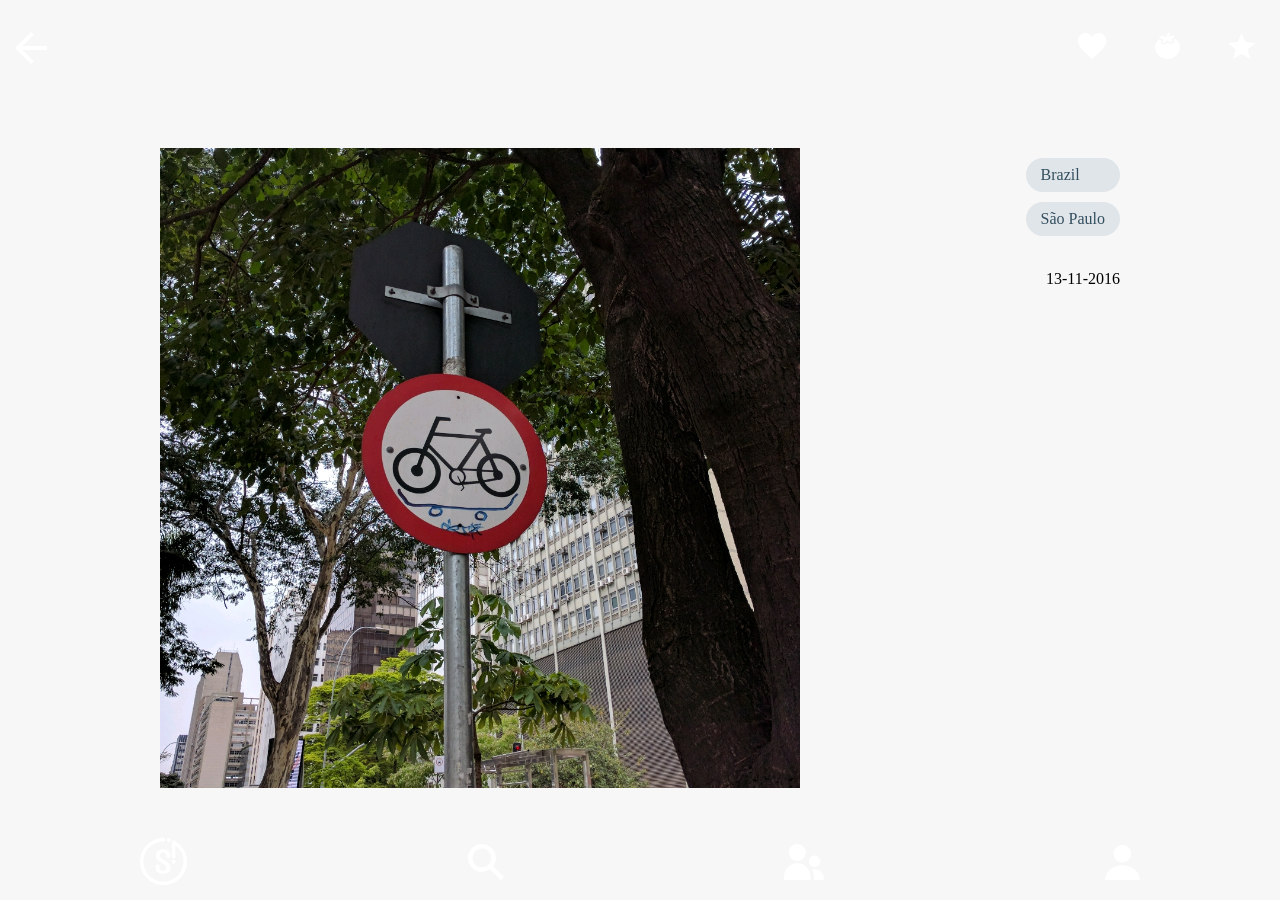
==== index.html @ c5a677db "#" ====
<!doctype html>
<html lang="en">
    <head>
        <title>Detailpage - SnappThis</title>
        <meta name="viewport" content="width=device-width">
        <meta charset="utf-8">
        <link rel="stylesheet" href="https://hebaahx.github.io/look-and-feel-styleguide/styleguide-snappthis.css">
        <link rel="stylesheet" href="styles/styles.css">
        <script src="scripts/test.js" defer></script>
        
    </head>
    <body>
      
        <header> <!--Header en navbar in 1?-->
            <!-- <h1>SnappThis</h1> -->
            <a href="#TODO"><img class="back-icon" src="assets/icons/back-icon.svg" alt="Back"> </a>
            <form>
                <button><img class="heart" src="assets/icons/Heart.svg" alt="Like"></button>
            </form>
            <form>
                <button><img class="tomato" src="assets/icons/tomatoST.svg" alt="Throw a tomato"></button>
            </form>
            <form>
                <button><img class="star" src="assets/icons/Star.svg"  alt="Star this"></button>
            </form>
        </header>
        
        <main>
            <img src="assets/images/gB7cFdrhDQ-baracas-São-Paulo-Vila-Madalena.jpg" alt="content picture of Sao Paulo Brazil">
            <div class="metadata-wrapper">
                <ul class="image-tags">
                    <li>Brazil</li>
                    <li>São Paulo</li>
                </ul>
                <time datetime="2016-11-13" class="photo-datetime">13-11-2016</time>
            </div>
        </main>

        
            
        

        <nav> 
                <a href="">
                    <img src="assets/icons/snappthis-logo.svg" alt="Home"></a>
                <a href="">
                    <img src="assets/icons/SearchST.svg" alt="Search"></a>
                <a href="">
                    <img src="assets/icons/GroupST.svg" alt="Users"></a>                
                <a href="create-topic.html">
                    <img src="assets/icons/User.svg" alt="My profile"></a>
            
        </nav>
           
    </body>
</html>
---- styles/styles.css ----
*{
    margin: 0;
    padding: 0;
    box-sizing: border-box; 
}

body {
    background: var(--primary-color);
    background-color: #f7f7f7;
    display: grid;
    min-height: 100vh;
    padding-bottom: 60px;
}

header{
    background-color: var(--primary-color);
    grid-row: 1;
    position: static;
    height: 6em;
    width: 100%;
    display: grid;
    grid-template-columns: auto 1fr auto auto auto;
    align-items: center;

      /* color: white; */


    & > a:first-child {
        /* Plaatst de back-link in de eerste 'auto' kolom */
        grid-column: 1/2;
        padding: 10px 15px;
        display: flex;
        align-items: center;
    }

    & form {
        padding: 1.5em;

        &:nth-of-type(1) { grid-column: 3 / 4; } 

        /* Tomato Form - Column 4 */
        &:nth-of-type(2) { grid-column: 4 / 5; }

        /* Star Form - Column 5 */
        &:nth-of-type(3) { grid-column: 5 / 6; }
    }
}

button{
    /* remove styling button so only svg shows */
    appearance: none;
    -webkit-appearance: none;
    background: none;
    background-color: transparent;
    border: none;
    padding: 0;
    cursor: pointer;
}

main{
    display: grid;
    grid-template-columns: 1fr;
    grid-template-rows: auto auto 1fr; 

    /* responsive */
        @media (min-width: 678px) {
        display: grid;
        grid-template-columns: 2fr 1fr;
        grid-template-rows: 1fr; 
        margin: 0 auto;
        padding: 20px;
        max-width: 1000px;
        align-items: start;
        overflow: hidden; /* FIX: Voorkomt dat de afbeelding overstroomt */
    }

    & img{
        /* full width span van col 1 tot eind */
        grid-column: 1/-1; 
        grid-row: 1;
        max-width: 100%;
        height: auto;
        object-fit: cover;

        @media (min-width: 678px) {
            grid-column: 1/2;
            grid-row: 1/2;
            width: 100%;
            max-width: 100%;
            height:auto;
            object-fit: contain;
        }
    }
}

.metadata-wrapper {
    @media (min-width: 678px) {
        grid-column: 2/3;
        grid-row: 1/2;

        display: flex;
        flex-direction: column;
        /* vert tags en datetime */

        /* stukje tussen img en tags */
        padding-left: 1.5em; 
    }
}


.image-tags{
    grid-column: 1/-1;
    grid-row: 2;
    list-style: none; /* Removes the default bullet points */
    padding: 10px 0;
    margin: 0;
    display: flex; /* Allows list items to sit side-by-side */
    gap: 10px;
    justify-content: flex-start;

    @media (min-width: 678px) {
        flex-direction: column;
        align-self: flex-end; /**/
        margin-bottom: 1.53em;
    }

    & li {
        /*pill shape */
        border-radius: 50px; 
        background-color: #e0e5e9; /* Light grey background */
        color: #334e5e; /* Darker text color */
        padding: 8px 15px; /* vertical and horizontal padding */
    }
}

.photo-datetime{
    @media (min-width: 678px) {
        align-self: flex-end;
        margin-top: auto;
    }
}

footer{
    justify-self: center;
}

nav{
     background-color: var(--primary-color);
/* positoming nav, make sure it stays at the bottom */
    position: fixed;
    bottom: 0;
    right: 0;
    width: 100%;  
    left: 0;

    /* layout */
    display: flex;
    flex-direction: row;
    justify-content: space-around;
    align-items: center;

    & a{
        margin: 10px;
    }
}

/* button animation js */
.heart {
    
}
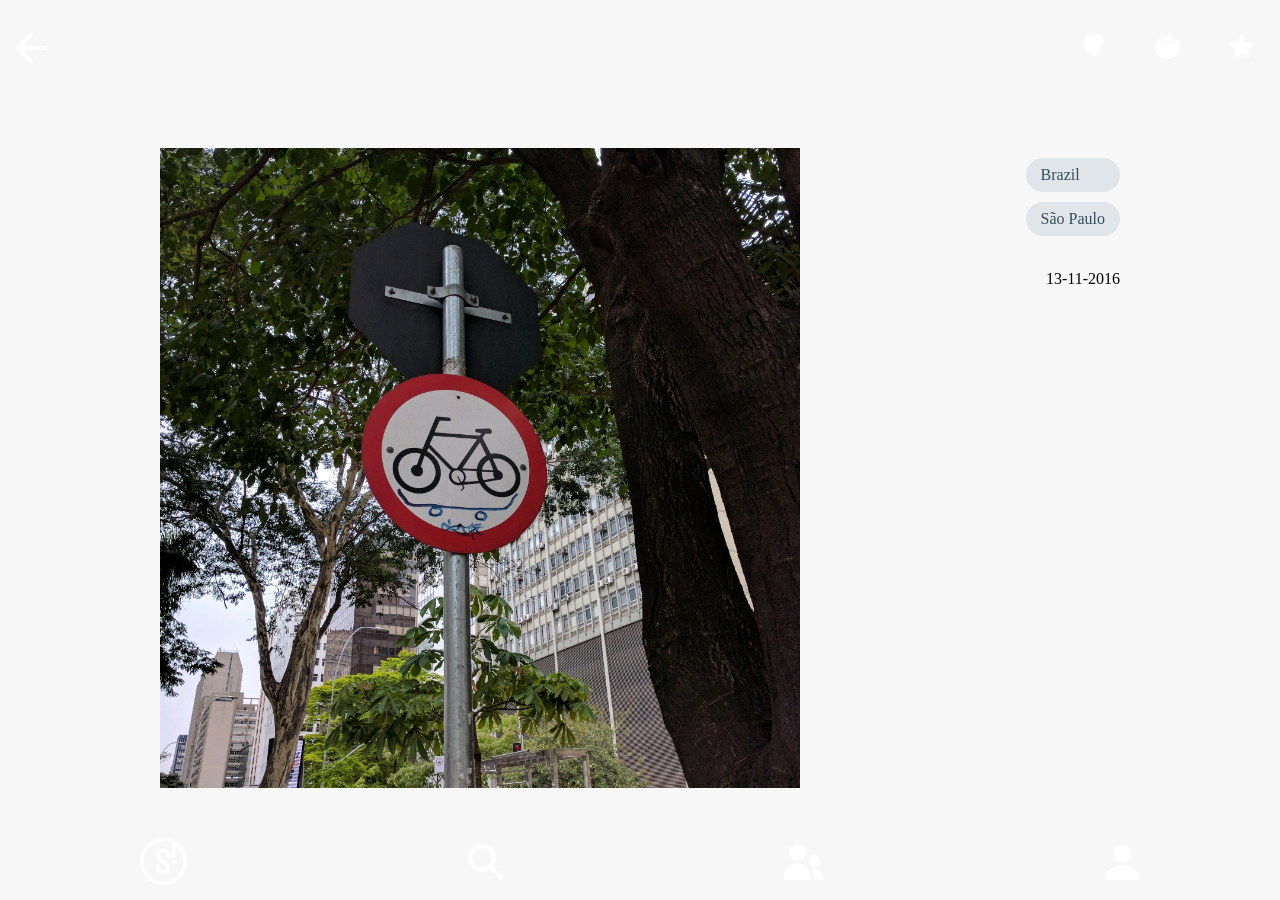
==== commit 262fe94f: "added heart icon animations #2 not working #2" ====
--- a/index.html
+++ b/index.html
@@ -6,7 +6,7 @@
         <meta charset="utf-8">
         <link rel="stylesheet" href="https://hebaahx.github.io/look-and-feel-styleguide/styleguide-snappthis.css">
         <link rel="stylesheet" href="styles/styles.css">
-        <script src="scripts/test.js" defer></script>
+        <script src="scripts/test.js" ></script>
         
     </head>
     <body>
@@ -15,7 +15,10 @@
             <!-- <h1>SnappThis</h1> -->
             <a href="#TODO"><img class="back-icon" src="assets/icons/back-icon.svg" alt="Back"> </a>
             <form>
-                <button><img class="heart" src="assets/icons/Heart.svg" alt="Like"></button>
+                <button class="like-button"><svg class="heart-icon" viewBox="0 0 48 48">
+                <!-- This path is what we will style directly in CSS -->
+                <path d="M24,8.44528C19.73506-1.44339,6.41095,3.62669,6.41283,14.91084c.00212,12.75522,12.22596,24.20123,17.58717,30.20216,5.24858-5.9673,17.43778-17.44694,17.43778-30.23531,0-11.25101-12.98674-16.26412-17.43778-6.43242Z" fill="fff"/>
+            </svg></button>
             </form>
             <form>
                 <button><img class="tomato" src="assets/icons/tomatoST.svg" alt="Throw a tomato"></button>
--- a/styles/styles.css
+++ b/styles/styles.css
@@ -165,6 +165,54 @@
 }
 
 /* button animation js */
-.heart {
-    
+@keyframes heart-pop {
+	/* from normal size */
+	0%{
+		transform:scale(1);
+	}
+	/* to 125% size */
+	50%{
+		transform: scale(1.25);
+}
+	/* back to normal size */
+	100%{
+		transform:scale(1);
+	}
+}
+
+/* --- Heart Button Styling & Animation --- */
+
+/* 2. DEFAULT STATE: Solid White Fill (Unliked) */
+header form:nth-of-type(1) button svg {
+    /* Set size for better visibility, overriding any CSS block below if present */
+    width: 2em; 
+    height: 2em;
+    /* Set default heart state to solid white */
+    stroke: white; 
+    stroke-width: 1; 
+    fill: white; 
+    transition: fill 0.25s ease-in-out, transform 0.25s ease-in-out;
+}
+
+/* 3. LIKED STATE: When the parent button has the 'liked' class */
+
+/* Apply the animation to the SVG container (the whole icon) */
+header form:nth-of-type(1) button.liked svg {
+    /* Use the corrected keyframes name */
+    animation-name: heart-pop;
+	animation-duration: .25s;
+	animation-iteration-count:2;
+	animation-fill-mode: forwards;
+}
+
+/* Change the path style (fill it with red) */
+header form:nth-of-type(1) button.liked svg path {
+    fill: crimson; 
+    stroke: crimson; 
+}
+
+.liked {
+    animation-name: heart-pop;
+    animation-iteration-count: 2;
+    animation-duration: 1s;
 }
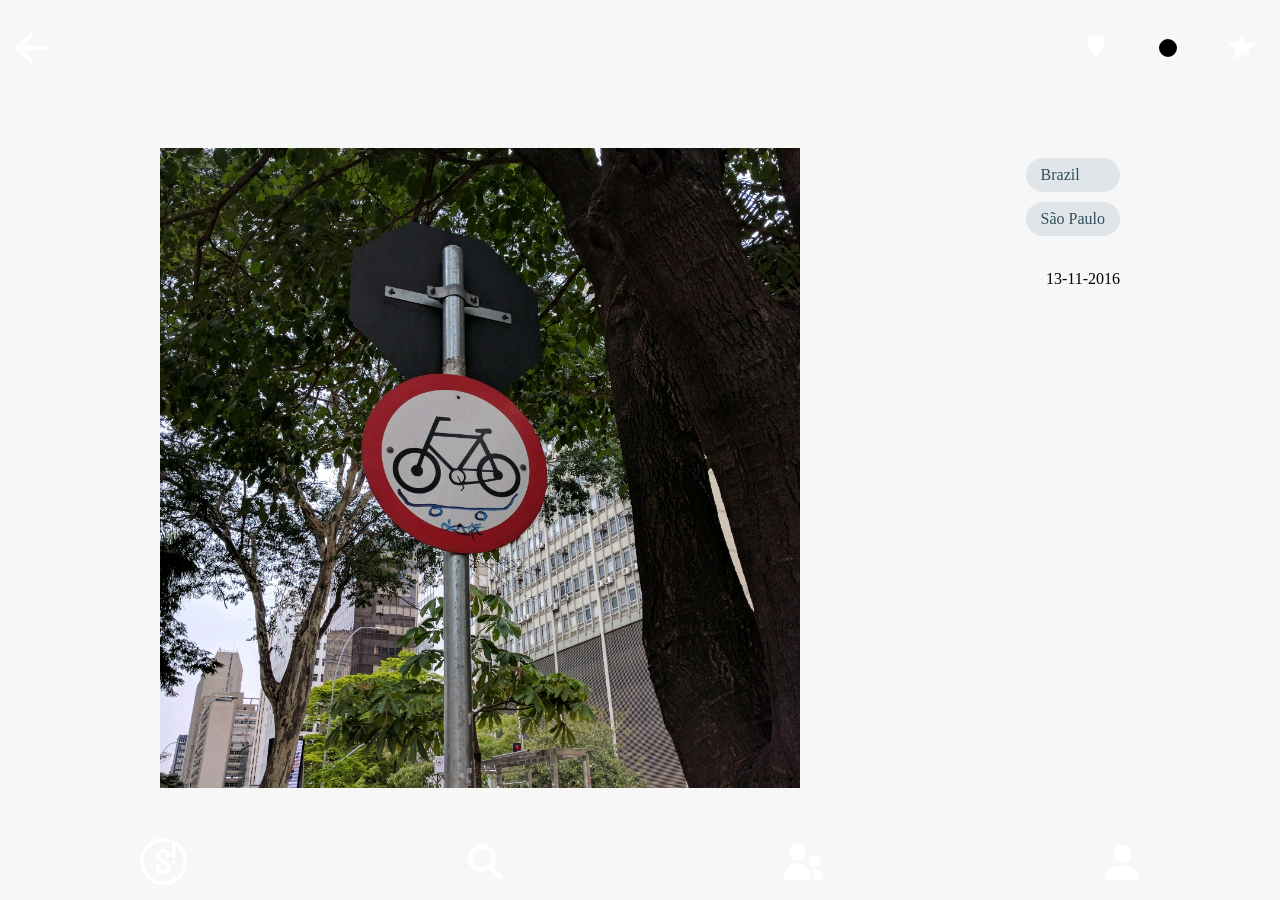
==== commit d69a9388: "Replace tomato button image with inline SVG and update styles" ====
--- a/index.html
+++ b/index.html
@@ -6,7 +6,7 @@
         <meta charset="utf-8">
         <link rel="stylesheet" href="https://hebaahx.github.io/look-and-feel-styleguide/styleguide-snappthis.css">
         <link rel="stylesheet" href="styles/styles.css">
-        <script src="scripts/test.js" ></script>
+        <script src="scripts/test.js" defer></script>
         
     </head>
     <body>
@@ -21,10 +21,19 @@
             </svg></button>
             </form>
             <form>
-                <button><img class="tomato" src="assets/icons/tomatoST.svg" alt="Throw a tomato"></button>
-            </form>
+    <button class="tomato-button">
+        
+        <svg viewBox="0 0 24 24" >
+            
+            <path fill="currentColor" d="M12 21a9 9 0 1 1 0-18 9 9 0 0 1 0 18z" />
+            
+            <path fill="currentColor" d="M11 2.05c-.17 0-.32.06-.44.17l-1 1A.6.6 0 0 0 9 4v1.5a.6.6 0 0 0 .6.6h.47c-.5.4-1 1-1.37 1.7L8.5 7.9c-.3.5-.1.8 0 1.2.3.6 1.1.9 2.1.8l.5-.1c.7-.1 1.3-.4 1.7-.8a1.2 1.2 0 0 0 .3-1.2l-.1-1.3c-.4-.7-1-1.3-1.4-1.7h.5c.3 0 .6-.2.6-.5V4c0-.4-.2-.7-.6-.8l-1-1c-.12-.11-.27-.17-.44-.17z" opacity=".2"/>
+        
+        </svg>
+        </button>
+</form>
             <form>
-                <button><img class="star" src="assets/icons/Star.svg"  alt="Star this"></button>
+                <button class="star-button"><img class="star" src="assets/icons/Star.svg"  alt="Star this"></button>
             </form>
         </header>
         
--- a/styles/styles.css
+++ b/styles/styles.css
@@ -182,19 +182,18 @@
 
 /* --- Heart Button Styling & Animation --- */
 
-/* 2. DEFAULT STATE: Solid White Fill (Unliked) */
+/* 2. DEFAULT STATE: Solid White Fill:Unliked */
 header form:nth-of-type(1) button svg {
-    /* Set size for better visibility, overriding any CSS block below if present */
-    width: 2em; 
-    height: 2em;
-    /* Set default heart state to solid white */
+    width: 2rem; 
+    height: 2rem;
+    /* default heart state to white */
     stroke: white; 
     stroke-width: 1; 
     fill: white; 
     transition: fill 0.25s ease-in-out, transform 0.25s ease-in-out;
 }
 
-/* 3. LIKED STATE: When the parent button has the 'liked' class */
+/* 3. LIKED STATE */
 
 /* Apply the animation to the SVG container (the whole icon) */
 header form:nth-of-type(1) button.liked svg {
@@ -205,14 +204,47 @@
 	animation-fill-mode: forwards;
 }
 
-/* Change the path style (fill it with red) */
+/* Change the path style fill with red */
 header form:nth-of-type(1) button.liked svg path {
-    fill: crimson; 
-    stroke: crimson; 
+    fill: #00E53D; 
+    stroke: #00E53D; 
 }
 
 .liked {
     animation-name: heart-pop;
     animation-iteration-count: 2;
     animation-duration: 1s;
-}+}
+
+.like-button .heart-icon {
+  width: 24px;
+  height: 24px;
+  /* Add a transition for ALL properties, so the change is smooth */
+  transition: all 0.3s ease-in-out; 
+}
+/* hover for mouse makes it bigger */
+.like-button:hover {
+  
+  scale: (1.25); 
+  cursor: pointer; /* feedforward: muis wordt pointer */
+}
+
+.like-button .heart-icon path {
+  /* kleine animation */
+  transition: fill 0.3s ease-in-out, stroke 0.3s ease-in-out;
+}
+
+.like-button:hover .heart-icon path {
+  /*  Change the color to red */
+  fill: #00E53D; /* green fill color */
+  stroke: #00E53D; /* green outline color */
+}
+
+/* tomato svg styling*/
+
+.tomato-button svg {
+
+    width: 24px;
+    height: 24px;
+    vertical-align: middle; 
+}
